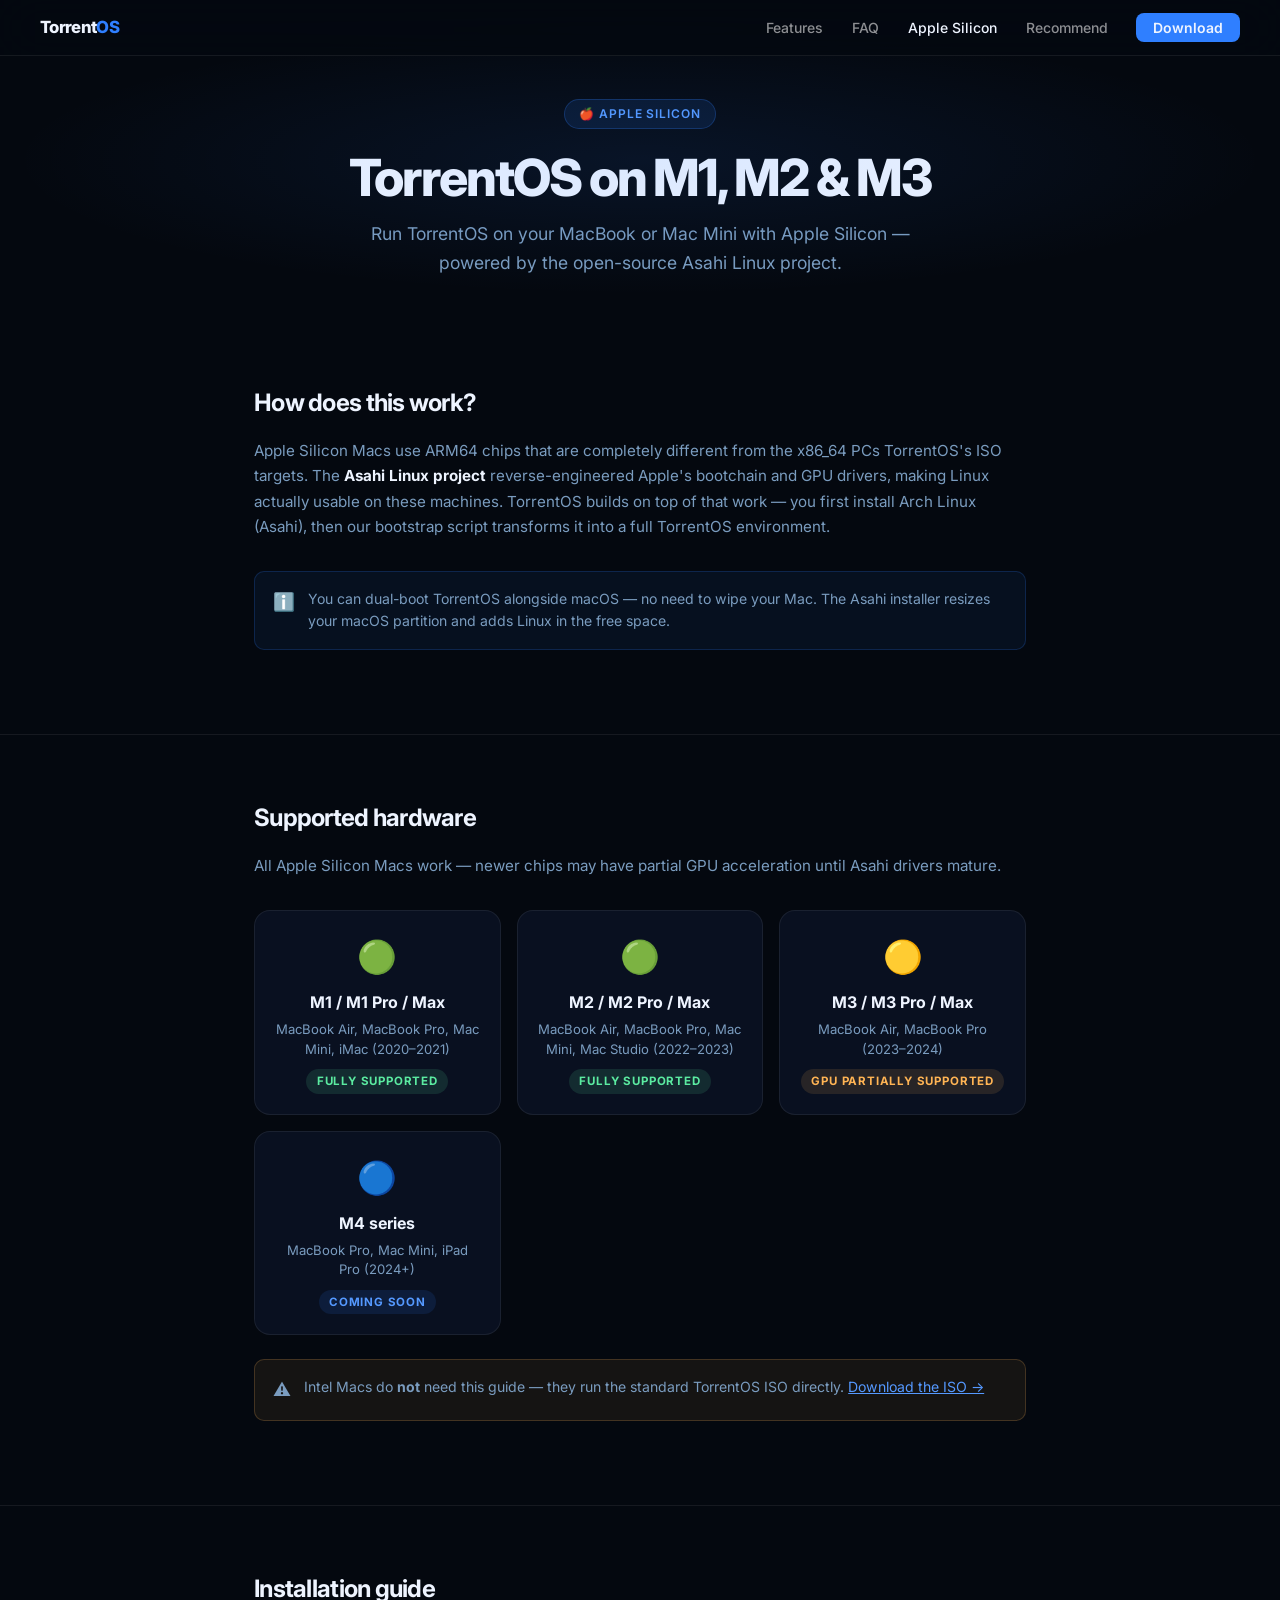
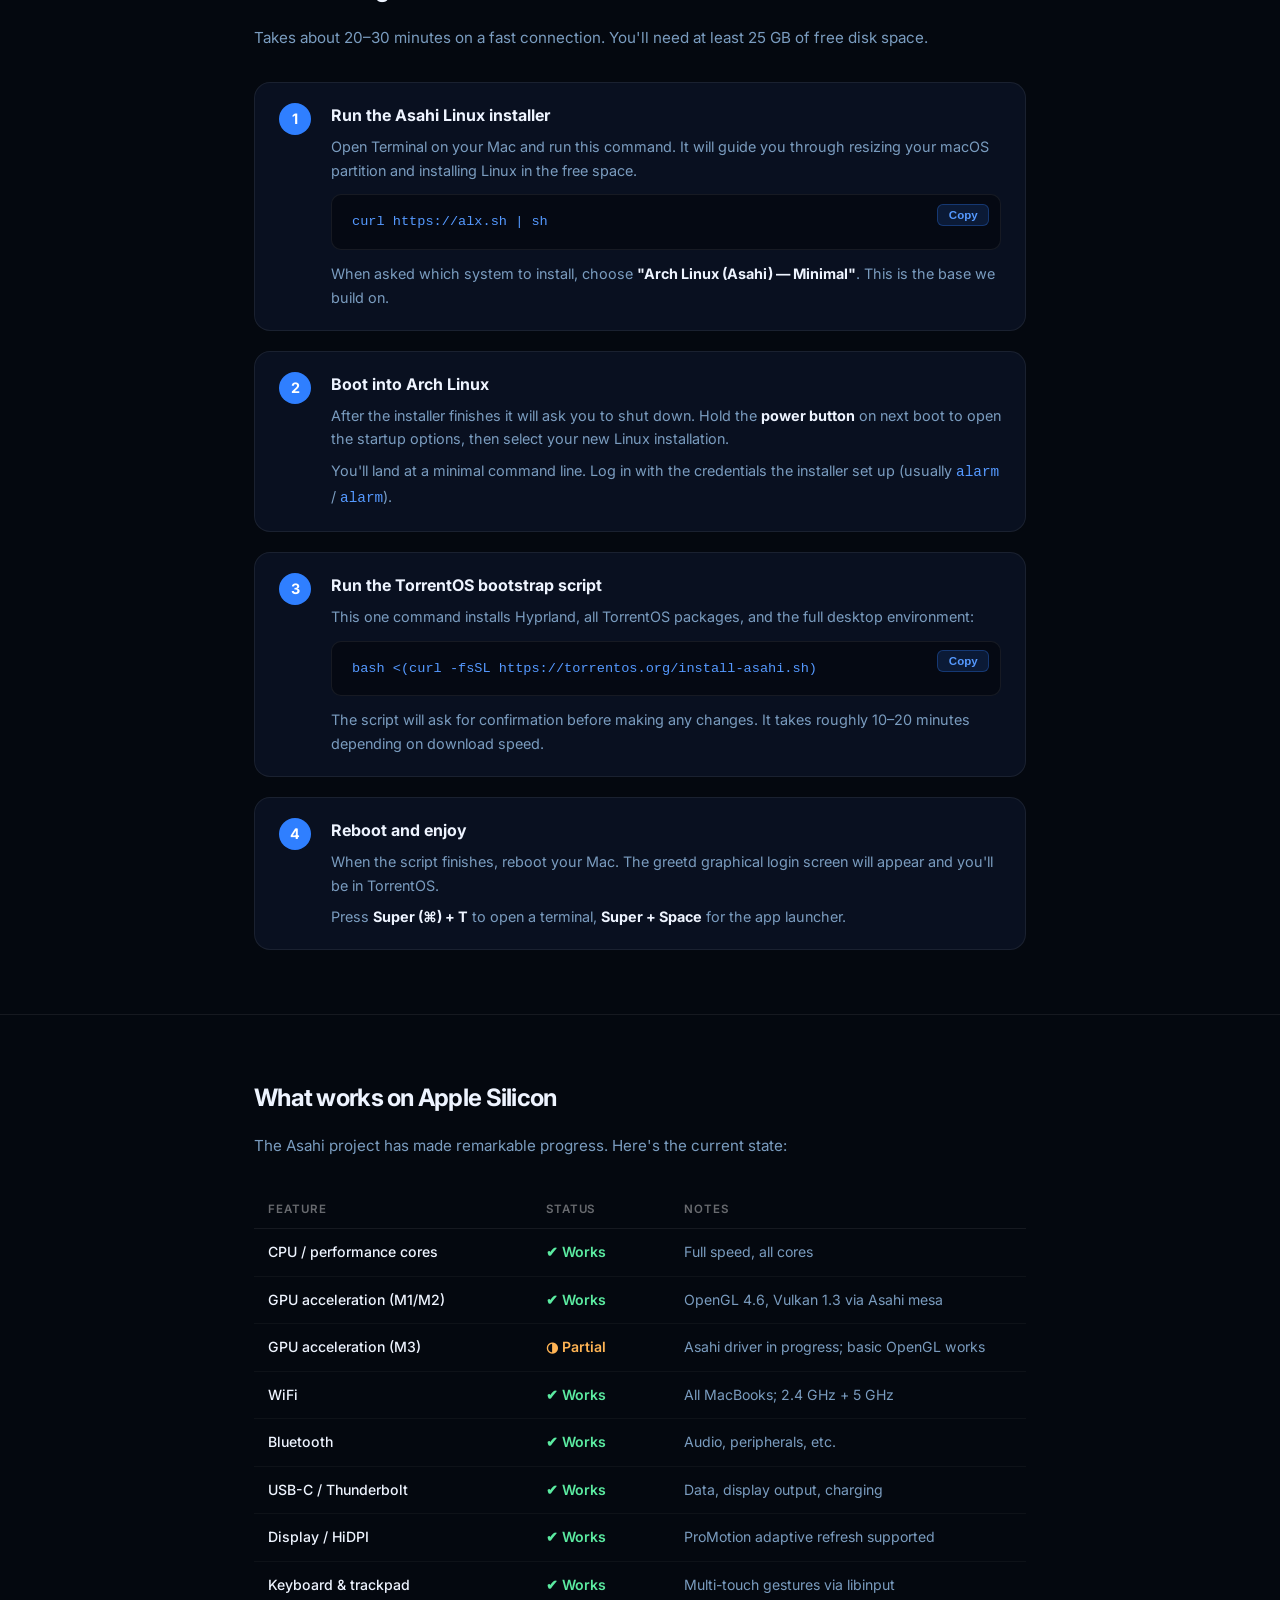
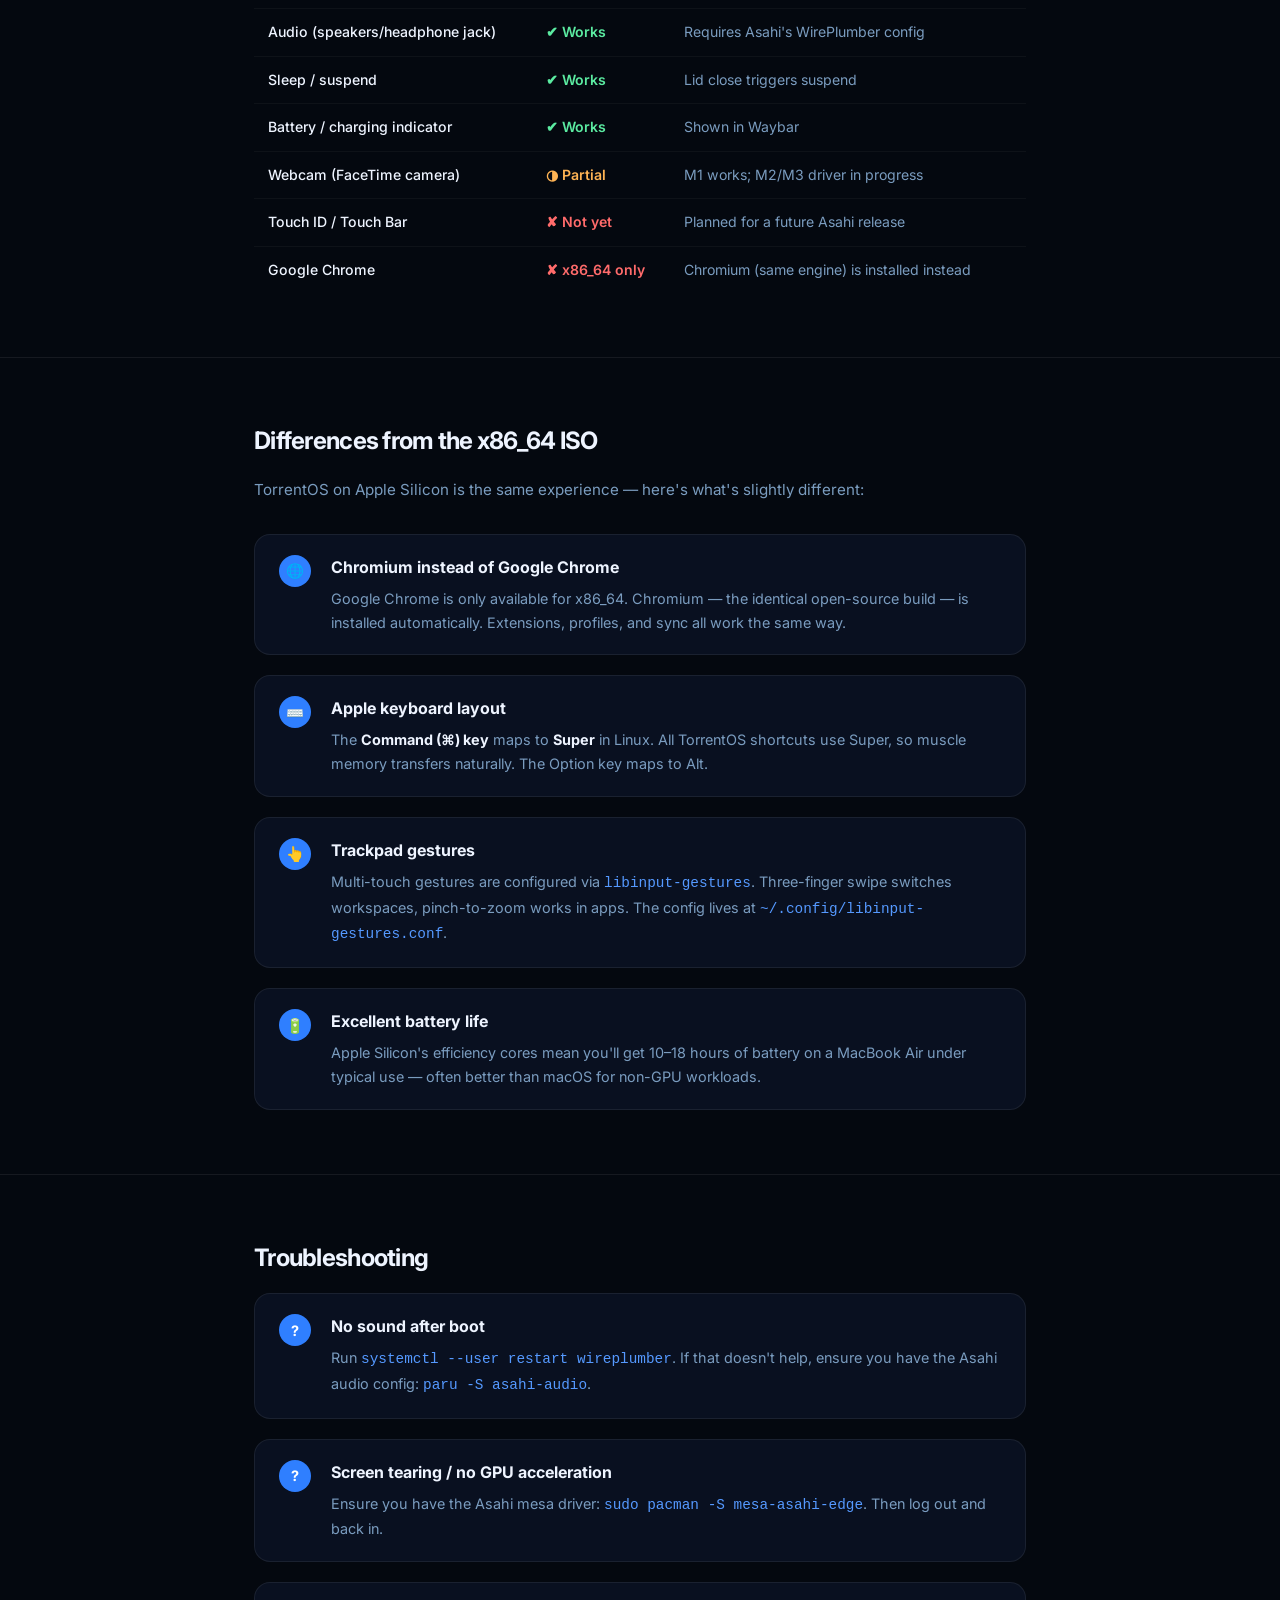
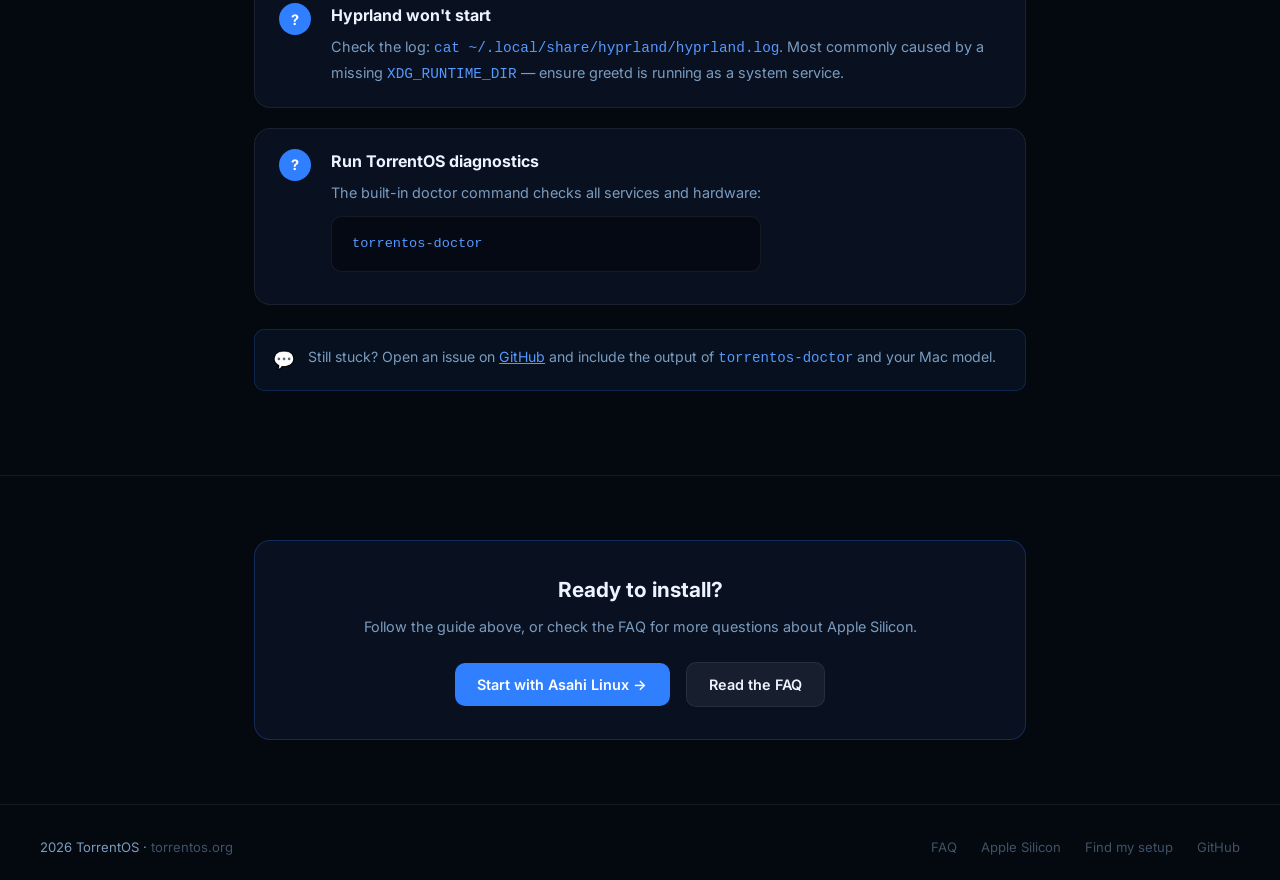
==== docs/site/apple-silicon.html @ 91b77f34 "feat: Apple Silicon support + config quality-of-life improvements Apple Silicon (M1/M2/M3): - script" ====
<!DOCTYPE html>
<html lang="en">
<head>
  <meta charset="UTF-8" />
  <meta name="viewport" content="width=device-width, initial-scale=1.0" />
  <title>Apple Silicon (M1/M2/M3) — TorrentOS</title>
  <meta name="description" content="How to run TorrentOS on Apple Silicon Macs — M1, M2, and M3 — using Asahi Linux." />
  <link rel="preconnect" href="https://fonts.googleapis.com" />
  <link rel="preconnect" href="https://fonts.gstatic.com" crossorigin />
  <link href="https://fonts.googleapis.com/css2?family=Inter:wght@300;400;500;600;700;800;900&display=swap" rel="stylesheet" />
  <style>
    *, *::before, *::after { box-sizing: border-box; margin: 0; padding: 0; }

    :root {
      --bg:      #04080f;
      --bg2:     #080f1d;
      --glass:   rgba(12, 20, 40, 0.7);
      --border:  rgba(255, 255, 255, 0.07);
      --blue:    #2f7fff;
      --blue2:   #5599ff;
      --glow:    rgba(47, 127, 255, 0.35);
      --text:    #7a9cbf;
      --white:   #eef4ff;
      --radius:  16px;
      --green:   #5beba1;
      --yellow:  #ffb454;
      --red:     #ff6b6b;
    }

    html { scroll-behavior: smooth; }

    body {
      background: var(--bg);
      color: var(--text);
      font-family: "Inter", -apple-system, "Segoe UI", sans-serif;
      line-height: 1.6;
      -webkit-font-smoothing: antialiased;
      overflow-x: hidden;
    }

    /* Scroll animations */
    .reveal {
      opacity: 0;
      transform: translateY(28px);
      transition: opacity 0.65s cubic-bezier(.22,1,.36,1), transform 0.65s cubic-bezier(.22,1,.36,1);
    }
    .reveal.visible { opacity: 1; transform: none; }
    .reveal-delay-1 { transition-delay: 0.08s; }
    .reveal-delay-2 { transition-delay: 0.16s; }
    .reveal-delay-3 { transition-delay: 0.24s; }
    .reveal-delay-4 { transition-delay: 0.32s; }
    .reveal-delay-5 { transition-delay: 0.40s; }

    /* Nav */
    nav {
      position: fixed;
      top: 0; left: 0; right: 0;
      z-index: 200;
      display: flex;
      align-items: center;
      justify-content: space-between;
      padding: 0 2.5rem;
      height: 56px;
      background: rgba(4, 8, 15, 0.75);
      backdrop-filter: blur(24px) saturate(180%);
      -webkit-backdrop-filter: blur(24px) saturate(180%);
      border-bottom: 1px solid var(--border);
    }
    .logo {
      font-size: 1.05rem;
      font-weight: 800;
      color: var(--white);
      letter-spacing: -0.04em;
      text-decoration: none;
    }
    .logo-dot { color: var(--blue); }
    nav ul { list-style: none; display: flex; gap: 1.8rem; align-items: center; }
    nav a { color: rgba(255,255,255,0.55); text-decoration: none; font-size: 0.875rem; font-weight: 500; transition: color 0.15s; }
    nav a:hover { color: var(--white); }
    nav a.active { color: var(--white); }
    .nav-cta {
      background: var(--blue);
      color: var(--white) !important;
      padding: 0.38rem 1.05rem;
      border-radius: 8px;
      font-weight: 600;
      transition: background 0.15s, box-shadow 0.15s !important;
    }
    .nav-cta:hover { background: var(--blue2) !important; box-shadow: 0 0 20px var(--glow); }

    /* Page hero */
    .page-hero {
      min-height: 320px;
      display: flex;
      flex-direction: column;
      align-items: center;
      justify-content: center;
      text-align: center;
      padding: 0 1.5rem;
      padding-top: 56px;
      position: relative;
      overflow: hidden;
    }
    .page-hero::before {
      content: '';
      position: absolute;
      inset: 0;
      background: radial-gradient(ellipse 70% 60% at 50% 50%, rgba(47,127,255,0.1) 0%, transparent 70%);
      pointer-events: none;
    }
    .hero-badge {
      display: inline-flex;
      align-items: center;
      gap: 0.5rem;
      background: rgba(47,127,255,0.12);
      border: 1px solid rgba(47,127,255,0.25);
      color: var(--blue2);
      font-size: 0.75rem;
      font-weight: 600;
      letter-spacing: 0.08em;
      text-transform: uppercase;
      padding: 0.3rem 0.85rem;
      border-radius: 999px;
      margin-bottom: 1.2rem;
    }
    .page-hero h1 {
      font-size: clamp(2rem, 5vw, 3.2rem);
      font-weight: 800;
      letter-spacing: -0.04em;
      color: var(--white);
      margin-bottom: 0.9rem;
      line-height: 1.1;
    }
    .page-hero p {
      font-size: 1.1rem;
      max-width: 560px;
      line-height: 1.65;
    }

    /* Container */
    .container { max-width: 820px; margin: 0 auto; padding: 0 1.5rem; }

    /* Sections */
    section { padding: 4rem 0; }
    section + section { border-top: 1px solid var(--border); }

    /* Section title */
    .section-title {
      font-size: 1.5rem;
      font-weight: 700;
      color: var(--white);
      letter-spacing: -0.03em;
      margin-bottom: 1rem;
    }
    .section-sub {
      font-size: 0.95rem;
      margin-bottom: 2rem;
      line-height: 1.65;
    }

    /* Steps */
    .steps { display: flex; flex-direction: column; gap: 1.25rem; }
    .step-card {
      display: flex;
      gap: 1.25rem;
      background: var(--glass);
      border: 1px solid var(--border);
      border-radius: var(--radius);
      padding: 1.25rem 1.5rem;
      align-items: flex-start;
    }
    .step-num {
      flex-shrink: 0;
      width: 32px;
      height: 32px;
      background: var(--blue);
      color: #fff;
      font-weight: 700;
      font-size: 0.9rem;
      border-radius: 50%;
      display: flex;
      align-items: center;
      justify-content: center;
    }
    .step-body h3 {
      font-size: 1rem;
      font-weight: 700;
      color: var(--white);
      margin-bottom: 0.4rem;
    }
    .step-body p { font-size: 0.9rem; line-height: 1.65; }
    .step-body p + p { margin-top: 0.5rem; }

    /* Code blocks */
    .code-block {
      background: rgba(0,0,0,0.4);
      border: 1px solid var(--border);
      border-radius: 10px;
      padding: 1rem 1.25rem;
      margin: 0.75rem 0;
      font-family: "JetBrains Mono", "Fira Code", monospace;
      font-size: 0.85rem;
      color: var(--blue2);
      overflow-x: auto;
      position: relative;
    }
    .code-block .comment { color: #3d5a80; }

    /* Copy button */
    .copy-wrap { position: relative; }
    .copy-btn {
      position: absolute;
      top: 0.6rem;
      right: 0.75rem;
      background: rgba(47,127,255,0.15);
      border: 1px solid rgba(47,127,255,0.3);
      color: var(--blue2);
      font-size: 0.72rem;
      font-weight: 600;
      padding: 0.25rem 0.65rem;
      border-radius: 6px;
      cursor: pointer;
      transition: background 0.15s;
    }
    .copy-btn:hover { background: rgba(47,127,255,0.3); }

    /* Compatibility table */
    .compat-table {
      width: 100%;
      border-collapse: collapse;
      font-size: 0.88rem;
    }
    .compat-table th {
      text-align: left;
      color: rgba(255,255,255,0.4);
      font-weight: 600;
      font-size: 0.72rem;
      letter-spacing: 0.08em;
      text-transform: uppercase;
      padding: 0.6rem 0.9rem;
      border-bottom: 1px solid var(--border);
    }
    .compat-table td {
      padding: 0.75rem 0.9rem;
      border-bottom: 1px solid rgba(255,255,255,0.04);
      color: var(--text);
    }
    .compat-table tr:last-child td { border-bottom: none; }
    .compat-table td:first-child { color: var(--white); font-weight: 500; }
    .badge-yes  { color: var(--green);  font-weight: 600; }
    .badge-part { color: var(--yellow); font-weight: 600; }
    .badge-no   { color: var(--red);    font-weight: 600; }

    /* Info/warn boxes */
    .info-box {
      display: flex;
      gap: 0.85rem;
      background: rgba(47,127,255,0.07);
      border: 1px solid rgba(47,127,255,0.2);
      border-radius: 10px;
      padding: 1rem 1.1rem;
      font-size: 0.88rem;
      margin: 1.25rem 0;
      line-height: 1.6;
    }
    .info-box.warn {
      background: rgba(255,180,84,0.07);
      border-color: rgba(255,180,84,0.2);
    }
    .info-box .icon { flex-shrink: 0; font-size: 1.1rem; }
    .info-box a { color: var(--blue2); }

    /* SoC cards */
    .soc-grid {
      display: grid;
      grid-template-columns: repeat(auto-fit, minmax(200px, 1fr));
      gap: 1rem;
    }
    .soc-card {
      background: var(--glass);
      border: 1px solid var(--border);
      border-radius: var(--radius);
      padding: 1.25rem;
      text-align: center;
    }
    .soc-card .soc-chip {
      font-size: 2rem;
      margin-bottom: 0.5rem;
    }
    .soc-card h4 { color: var(--white); font-weight: 700; font-size: 1rem; margin-bottom: 0.25rem; }
    .soc-card p { font-size: 0.82rem; line-height: 1.5; }
    .soc-status {
      display: inline-block;
      margin-top: 0.6rem;
      font-size: 0.72rem;
      font-weight: 700;
      letter-spacing: 0.07em;
      text-transform: uppercase;
      padding: 0.2rem 0.65rem;
      border-radius: 999px;
    }
    .status-supported   { background: rgba(91,235,161,0.12); color: var(--green); }
    .status-partial     { background: rgba(255,180,84,0.12); color: var(--yellow); }
    .status-coming-soon { background: rgba(47,127,255,0.12); color: var(--blue2); }

    /* CTA */
    .cta-box {
      background: var(--glass);
      border: 1px solid rgba(47,127,255,0.25);
      border-radius: var(--radius);
      padding: 2rem;
      text-align: center;
    }
    .cta-box h3 { color: var(--white); font-size: 1.3rem; font-weight: 700; margin-bottom: 0.5rem; }
    .cta-box p { font-size: 0.9rem; margin-bottom: 1.5rem; }
    .btn {
      display: inline-flex;
      align-items: center;
      gap: 0.5rem;
      padding: 0.65rem 1.4rem;
      border-radius: 10px;
      font-size: 0.9rem;
      font-weight: 600;
      text-decoration: none;
      transition: all 0.15s;
    }
    .btn-primary {
      background: var(--blue);
      color: #fff;
    }
    .btn-primary:hover { background: var(--blue2); box-shadow: 0 0 20px var(--glow); }
    .btn-secondary {
      background: rgba(255,255,255,0.06);
      color: var(--white);
      border: 1px solid var(--border);
      margin-left: 0.75rem;
    }
    .btn-secondary:hover { background: rgba(255,255,255,0.1); }

    /* Footer */
    footer {
      border-top: 1px solid var(--border);
      padding: 2rem 2.5rem;
      display: flex;
      align-items: center;
      justify-content: space-between;
      font-size: 0.82rem;
    }
    footer a { color: rgba(122,156,191,0.5); text-decoration: none; transition: color 0.15s; }
    footer a:hover { color: var(--white); }
    .footer-links { display: flex; gap: 1.5rem; flex-wrap: wrap; }

    @media (max-width: 640px) {
      nav ul { gap: 1rem; }
      nav ul li:not(:last-child):not(:first-child) { display: none; }
      footer { flex-direction: column; text-align: center; gap: 1rem; }
      .btn-secondary { margin-left: 0; margin-top: 0.5rem; }
    }
  </style>
</head>
<body>

  <nav>
    <a href="index.html" class="logo">Torrent<span class="logo-dot">OS</span></a>
    <ul>
      <li><a href="index.html#features">Features</a></li>
      <li><a href="faq.html">FAQ</a></li>
      <li><a href="apple-silicon.html" class="active">Apple Silicon</a></li>
      <li><a href="recommend.html">Recommend</a></li>
      <li><a href="https://github.com/rupertjwakefield2-dot/torrentos/releases/latest" class="nav-cta">Download</a></li>
    </ul>
  </nav>

  <!-- Hero -->
  <div class="page-hero">
    <div class="hero-badge">🍎 Apple Silicon</div>
    <h1>TorrentOS on M1, M2 &amp; M3</h1>
    <p>Run TorrentOS on your MacBook or Mac Mini with Apple Silicon — powered by the open-source Asahi Linux project.</p>
  </div>

  <!-- How it works -->
  <section>
    <div class="container">
      <h2 class="section-title reveal">How does this work?</h2>
      <p class="section-sub reveal reveal-delay-1">
        Apple Silicon Macs use ARM64 chips that are completely different from the x86_64 PCs TorrentOS's ISO targets.
        The <strong style="color:var(--white)">Asahi Linux project</strong> reverse-engineered Apple's bootchain and GPU drivers, making Linux actually usable on these machines.
        TorrentOS builds on top of that work — you first install Arch Linux (Asahi), then our bootstrap script
        transforms it into a full TorrentOS environment.
      </p>

      <div class="info-box reveal reveal-delay-2">
        <span class="icon">ℹ️</span>
        <span>You can dual-boot TorrentOS alongside macOS — no need to wipe your Mac. The Asahi installer
        resizes your macOS partition and adds Linux in the free space.</span>
      </div>
    </div>
  </section>

  <!-- Supported hardware -->
  <section>
    <div class="container">
      <h2 class="section-title reveal">Supported hardware</h2>
      <p class="section-sub reveal reveal-delay-1">All Apple Silicon Macs work — newer chips may have partial GPU acceleration until Asahi drivers mature.</p>

      <div class="soc-grid">
        <div class="soc-card reveal reveal-delay-1">
          <div class="soc-chip">🟢</div>
          <h4>M1 / M1 Pro / Max</h4>
          <p>MacBook Air, MacBook Pro, Mac Mini, iMac (2020–2021)</p>
          <span class="soc-status status-supported">Fully supported</span>
        </div>
        <div class="soc-card reveal reveal-delay-2">
          <div class="soc-chip">🟢</div>
          <h4>M2 / M2 Pro / Max</h4>
          <p>MacBook Air, MacBook Pro, Mac Mini, Mac Studio (2022–2023)</p>
          <span class="soc-status status-supported">Fully supported</span>
        </div>
        <div class="soc-card reveal reveal-delay-3">
          <div class="soc-chip">🟡</div>
          <h4>M3 / M3 Pro / Max</h4>
          <p>MacBook Air, MacBook Pro (2023–2024)</p>
          <span class="soc-status status-partial">GPU partially supported</span>
        </div>
        <div class="soc-card reveal reveal-delay-4">
          <div class="soc-chip">🔵</div>
          <h4>M4 series</h4>
          <p>MacBook Pro, Mac Mini, iPad Pro (2024+)</p>
          <span class="soc-status status-coming-soon">Coming soon</span>
        </div>
      </div>

      <div class="info-box warn reveal" style="margin-top:1.5rem">
        <span class="icon">⚠️</span>
        <span>Intel Macs do <strong>not</strong> need this guide — they run the standard TorrentOS ISO directly.
        <a href="index.html#download">Download the ISO →</a></span>
      </div>
    </div>
  </section>

  <!-- Installation steps -->
  <section>
    <div class="container">
      <h2 class="section-title reveal">Installation guide</h2>
      <p class="section-sub reveal reveal-delay-1">Takes about 20–30 minutes on a fast connection. You'll need at least 25 GB of free disk space.</p>

      <div class="steps">

        <div class="step-card reveal reveal-delay-1">
          <div class="step-num">1</div>
          <div class="step-body">
            <h3>Run the Asahi Linux installer</h3>
            <p>Open Terminal on your Mac and run this command. It will guide you through resizing your macOS partition and installing Linux in the free space.</p>
            <div class="copy-wrap">
              <div class="code-block" id="cmd1">curl https://alx.sh | sh</div>
              <button class="copy-btn" onclick="copy('cmd1', this)">Copy</button>
            </div>
            <p>When asked which system to install, choose <strong style="color:var(--white)">"Arch Linux (Asahi) — Minimal"</strong>. This is the base we build on.</p>
          </div>
        </div>

        <div class="step-card reveal reveal-delay-2">
          <div class="step-num">2</div>
          <div class="step-body">
            <h3>Boot into Arch Linux</h3>
            <p>After the installer finishes it will ask you to shut down. Hold the <strong style="color:var(--white)">power button</strong> on next boot to open the startup options, then select your new Linux installation.</p>
            <p>You'll land at a minimal command line. Log in with the credentials the installer set up (usually <code style="color:var(--blue2)">alarm</code> / <code style="color:var(--blue2)">alarm</code>).</p>
          </div>
        </div>

        <div class="step-card reveal reveal-delay-3">
          <div class="step-num">3</div>
          <div class="step-body">
            <h3>Run the TorrentOS bootstrap script</h3>
            <p>This one command installs Hyprland, all TorrentOS packages, and the full desktop environment:</p>
            <div class="copy-wrap">
              <div class="code-block" id="cmd2">bash &lt;(curl -fsSL https://torrentos.org/install-asahi.sh)</div>
              <button class="copy-btn" onclick="copy('cmd2', this)">Copy</button>
            </div>
            <p>The script will ask for confirmation before making any changes. It takes roughly 10–20 minutes depending on download speed.</p>
          </div>
        </div>

        <div class="step-card reveal reveal-delay-4">
          <div class="step-num">4</div>
          <div class="step-body">
            <h3>Reboot and enjoy</h3>
            <p>When the script finishes, reboot your Mac. The greetd graphical login screen will appear and you'll be in TorrentOS.</p>
            <p>Press <strong style="color:var(--white)">Super (⌘) + T</strong> to open a terminal, <strong style="color:var(--white)">Super + Space</strong> for the app launcher.</p>
          </div>
        </div>

      </div>
    </div>
  </section>

  <!-- What works -->
  <section>
    <div class="container">
      <h2 class="section-title reveal">What works on Apple Silicon</h2>
      <p class="section-sub reveal reveal-delay-1">The Asahi project has made remarkable progress. Here's the current state:</p>

      <div class="reveal reveal-delay-2" style="overflow-x:auto">
        <table class="compat-table">
          <thead>
            <tr>
              <th>Feature</th>
              <th>Status</th>
              <th>Notes</th>
            </tr>
          </thead>
          <tbody>
            <tr>
              <td>CPU / performance cores</td>
              <td><span class="badge-yes">✔ Works</span></td>
              <td>Full speed, all cores</td>
            </tr>
            <tr>
              <td>GPU acceleration (M1/M2)</td>
              <td><span class="badge-yes">✔ Works</span></td>
              <td>OpenGL 4.6, Vulkan 1.3 via Asahi mesa</td>
            </tr>
            <tr>
              <td>GPU acceleration (M3)</td>
              <td><span class="badge-part">◑ Partial</span></td>
              <td>Asahi driver in progress; basic OpenGL works</td>
            </tr>
            <tr>
              <td>WiFi</td>
              <td><span class="badge-yes">✔ Works</span></td>
              <td>All MacBooks; 2.4 GHz + 5 GHz</td>
            </tr>
            <tr>
              <td>Bluetooth</td>
              <td><span class="badge-yes">✔ Works</span></td>
              <td>Audio, peripherals, etc.</td>
            </tr>
            <tr>
              <td>USB-C / Thunderbolt</td>
              <td><span class="badge-yes">✔ Works</span></td>
              <td>Data, display output, charging</td>
            </tr>
            <tr>
              <td>Display / HiDPI</td>
              <td><span class="badge-yes">✔ Works</span></td>
              <td>ProMotion adaptive refresh supported</td>
            </tr>
            <tr>
              <td>Keyboard &amp; trackpad</td>
              <td><span class="badge-yes">✔ Works</span></td>
              <td>Multi-touch gestures via libinput</td>
            </tr>
            <tr>
              <td>Audio (speakers/headphone jack)</td>
              <td><span class="badge-yes">✔ Works</span></td>
              <td>Requires Asahi's WirePlumber config</td>
            </tr>
            <tr>
              <td>Sleep / suspend</td>
              <td><span class="badge-yes">✔ Works</span></td>
              <td>Lid close triggers suspend</td>
            </tr>
            <tr>
              <td>Battery / charging indicator</td>
              <td><span class="badge-yes">✔ Works</span></td>
              <td>Shown in Waybar</td>
            </tr>
            <tr>
              <td>Webcam (FaceTime camera)</td>
              <td><span class="badge-part">◑ Partial</span></td>
              <td>M1 works; M2/M3 driver in progress</td>
            </tr>
            <tr>
              <td>Touch ID / Touch Bar</td>
              <td><span class="badge-no">✘ Not yet</span></td>
              <td>Planned for a future Asahi release</td>
            </tr>
            <tr>
              <td>Google Chrome</td>
              <td><span class="badge-no">✘ x86_64 only</span></td>
              <td>Chromium (same engine) is installed instead</td>
            </tr>
          </tbody>
        </table>
      </div>
    </div>
  </section>

  <!-- Differences from ISO -->
  <section>
    <div class="container">
      <h2 class="section-title reveal">Differences from the x86_64 ISO</h2>
      <p class="section-sub reveal reveal-delay-1">TorrentOS on Apple Silicon is the same experience — here's what's slightly different:</p>

      <div class="steps">
        <div class="step-card reveal reveal-delay-1">
          <div class="step-num">🌐</div>
          <div class="step-body">
            <h3>Chromium instead of Google Chrome</h3>
            <p>Google Chrome is only available for x86_64. Chromium — the identical open-source build — is installed automatically. Extensions, profiles, and sync all work the same way.</p>
          </div>
        </div>
        <div class="step-card reveal reveal-delay-2">
          <div class="step-num">⌨️</div>
          <div class="step-body">
            <h3>Apple keyboard layout</h3>
            <p>The <strong style="color:var(--white)">Command (⌘) key</strong> maps to <strong style="color:var(--white)">Super</strong> in Linux. All TorrentOS shortcuts use Super, so muscle memory transfers naturally. The Option key maps to Alt.</p>
          </div>
        </div>
        <div class="step-card reveal reveal-delay-3">
          <div class="step-num">👆</div>
          <div class="step-body">
            <h3>Trackpad gestures</h3>
            <p>Multi-touch gestures are configured via <code style="color:var(--blue2)">libinput-gestures</code>. Three-finger swipe switches workspaces, pinch-to-zoom works in apps. The config lives at <code style="color:var(--blue2)">~/.config/libinput-gestures.conf</code>.</p>
          </div>
        </div>
        <div class="step-card reveal reveal-delay-4">
          <div class="step-num">🔋</div>
          <div class="step-body">
            <h3>Excellent battery life</h3>
            <p>Apple Silicon's efficiency cores mean you'll get 10–18 hours of battery on a MacBook Air under typical use — often better than macOS for non-GPU workloads.</p>
          </div>
        </div>
      </div>
    </div>
  </section>

  <!-- Troubleshooting -->
  <section>
    <div class="container">
      <h2 class="section-title reveal">Troubleshooting</h2>

      <div class="steps">
        <div class="step-card reveal">
          <div class="step-num">?</div>
          <div class="step-body">
            <h3>No sound after boot</h3>
            <p>Run <code style="color:var(--blue2)">systemctl --user restart wireplumber</code>. If that doesn't help, ensure you have the Asahi audio config: <code style="color:var(--blue2)">paru -S asahi-audio</code>.</p>
          </div>
        </div>
        <div class="step-card reveal">
          <div class="step-num">?</div>
          <div class="step-body">
            <h3>Screen tearing / no GPU acceleration</h3>
            <p>Ensure you have the Asahi mesa driver: <code style="color:var(--blue2)">sudo pacman -S mesa-asahi-edge</code>. Then log out and back in.</p>
          </div>
        </div>
        <div class="step-card reveal">
          <div class="step-num">?</div>
          <div class="step-body">
            <h3>Hyprland won't start</h3>
            <p>Check the log: <code style="color:var(--blue2)">cat ~/.local/share/hyprland/hyprland.log</code>. Most commonly caused by a missing <code style="color:var(--blue2)">XDG_RUNTIME_DIR</code> — ensure greetd is running as a system service.</p>
          </div>
        </div>
        <div class="step-card reveal">
          <div class="step-num">?</div>
          <div class="step-body">
            <h3>Run TorrentOS diagnostics</h3>
            <p>The built-in doctor command checks all services and hardware:</p>
            <div class="code-block">torrentos-doctor</div>
          </div>
        </div>
      </div>

      <div class="info-box reveal" style="margin-top:1.5rem">
        <span class="icon">💬</span>
        <span>Still stuck? Open an issue on
          <a href="https://github.com/rupertjwakefield2-dot/torrentos/issues">GitHub</a>
          and include the output of <code style="color:var(--blue2)">torrentos-doctor</code> and your Mac model.</span>
      </div>
    </div>
  </section>

  <!-- CTA -->
  <section>
    <div class="container">
      <div class="cta-box reveal">
        <h3>Ready to install?</h3>
        <p>Follow the guide above, or check the FAQ for more questions about Apple Silicon.</p>
        <a href="https://alx.sh" class="btn btn-primary" target="_blank" rel="noopener">
          Start with Asahi Linux →
        </a>
        <a href="faq.html" class="btn btn-secondary">Read the FAQ</a>
      </div>
    </div>
  </section>

  <footer>
    <div>2026 TorrentOS · <a href="https://torrentos.org">torrentos.org</a></div>
    <div class="footer-links">
      <a href="faq.html">FAQ</a>
      <a href="apple-silicon.html">Apple Silicon</a>
      <a href="recommend.html">Find my setup</a>
      <a href="https://github.com/rupertjwakefield2-dot/torrentos" target="_blank" rel="noopener">GitHub</a>
    </div>
  </footer>

  <script>
    // Scroll reveal
    const obs = new IntersectionObserver(entries => {
      entries.forEach(e => { if (e.isIntersecting) { e.target.classList.add('visible'); obs.unobserve(e.target); } });
    }, { threshold: 0.1 });
    document.querySelectorAll('.reveal').forEach(el => obs.observe(el));

    // Copy to clipboard
    function copy(id, btn) {
      const text = document.getElementById(id).textContent.trim();
      navigator.clipboard.writeText(text).then(() => {
        const orig = btn.textContent;
        btn.textContent = 'Copied!';
        setTimeout(() => btn.textContent = orig, 1800);
      });
    }
  </script>
</body>
</html>
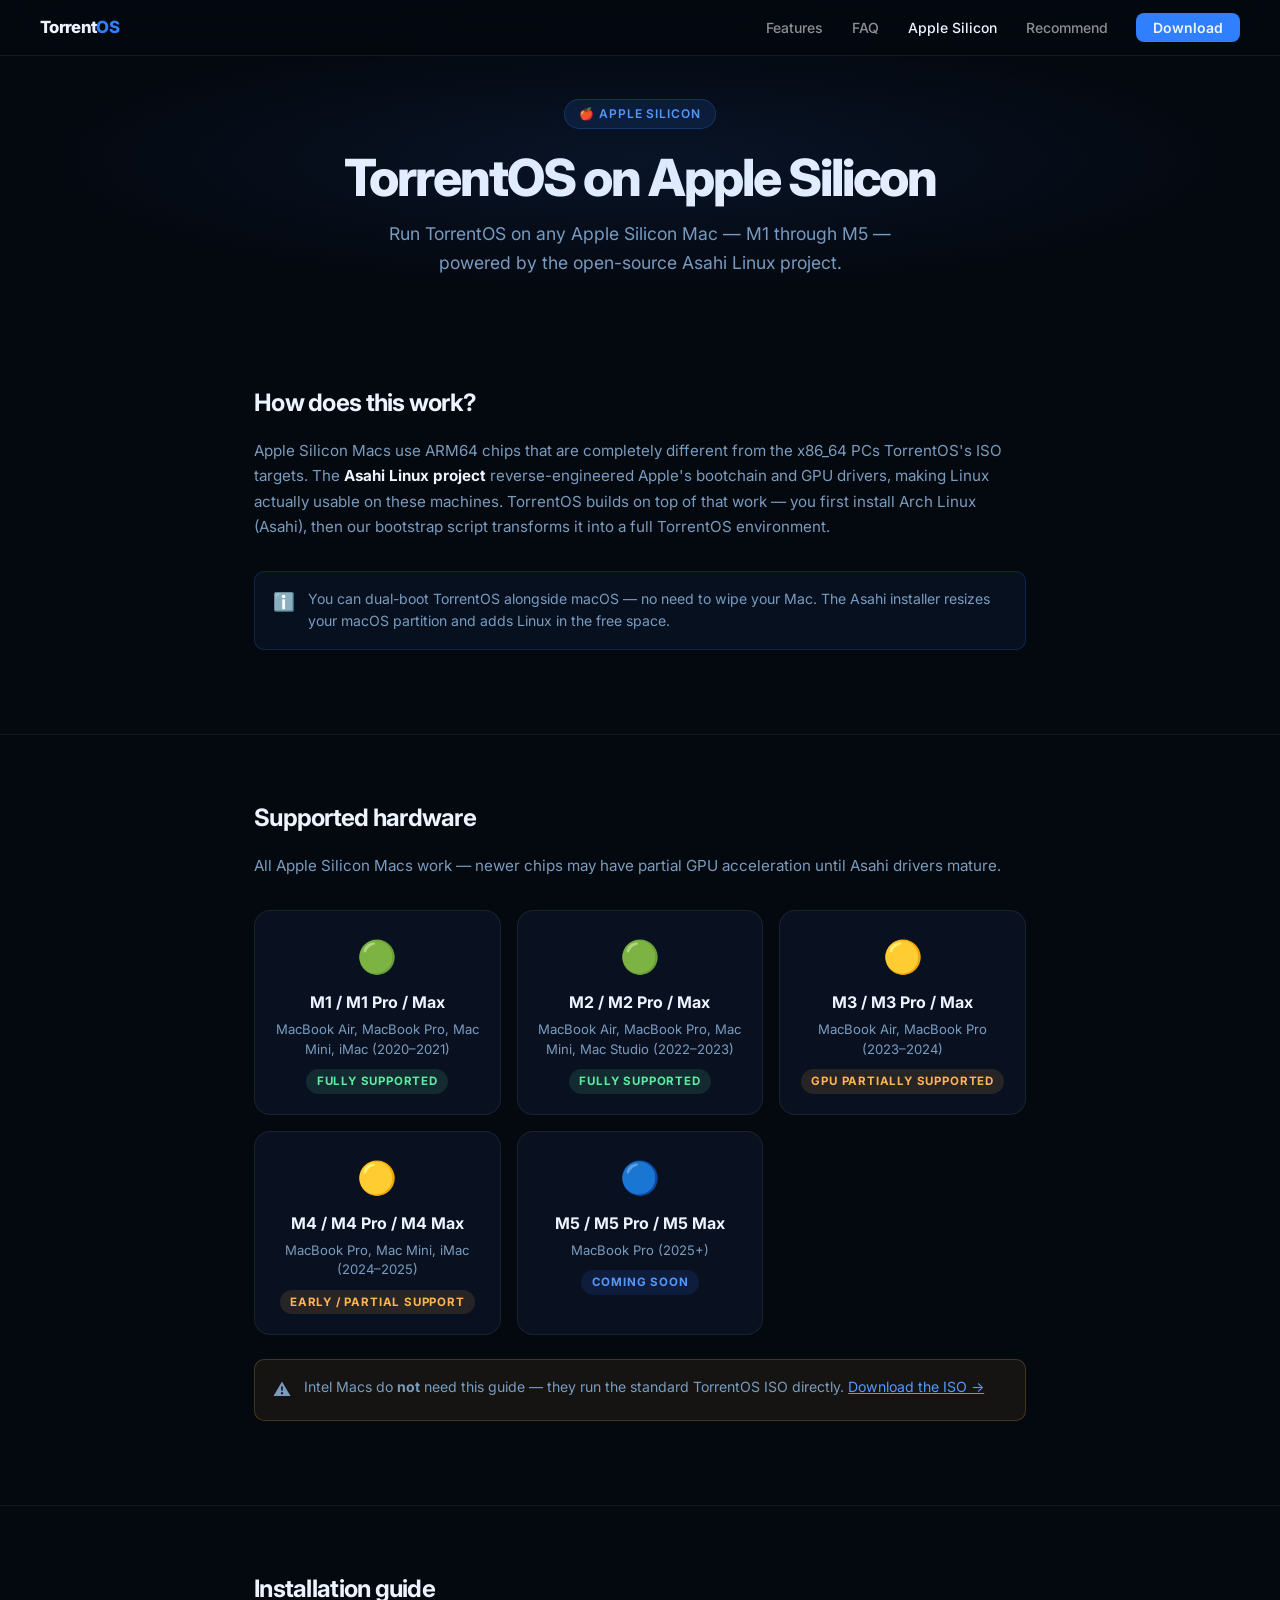
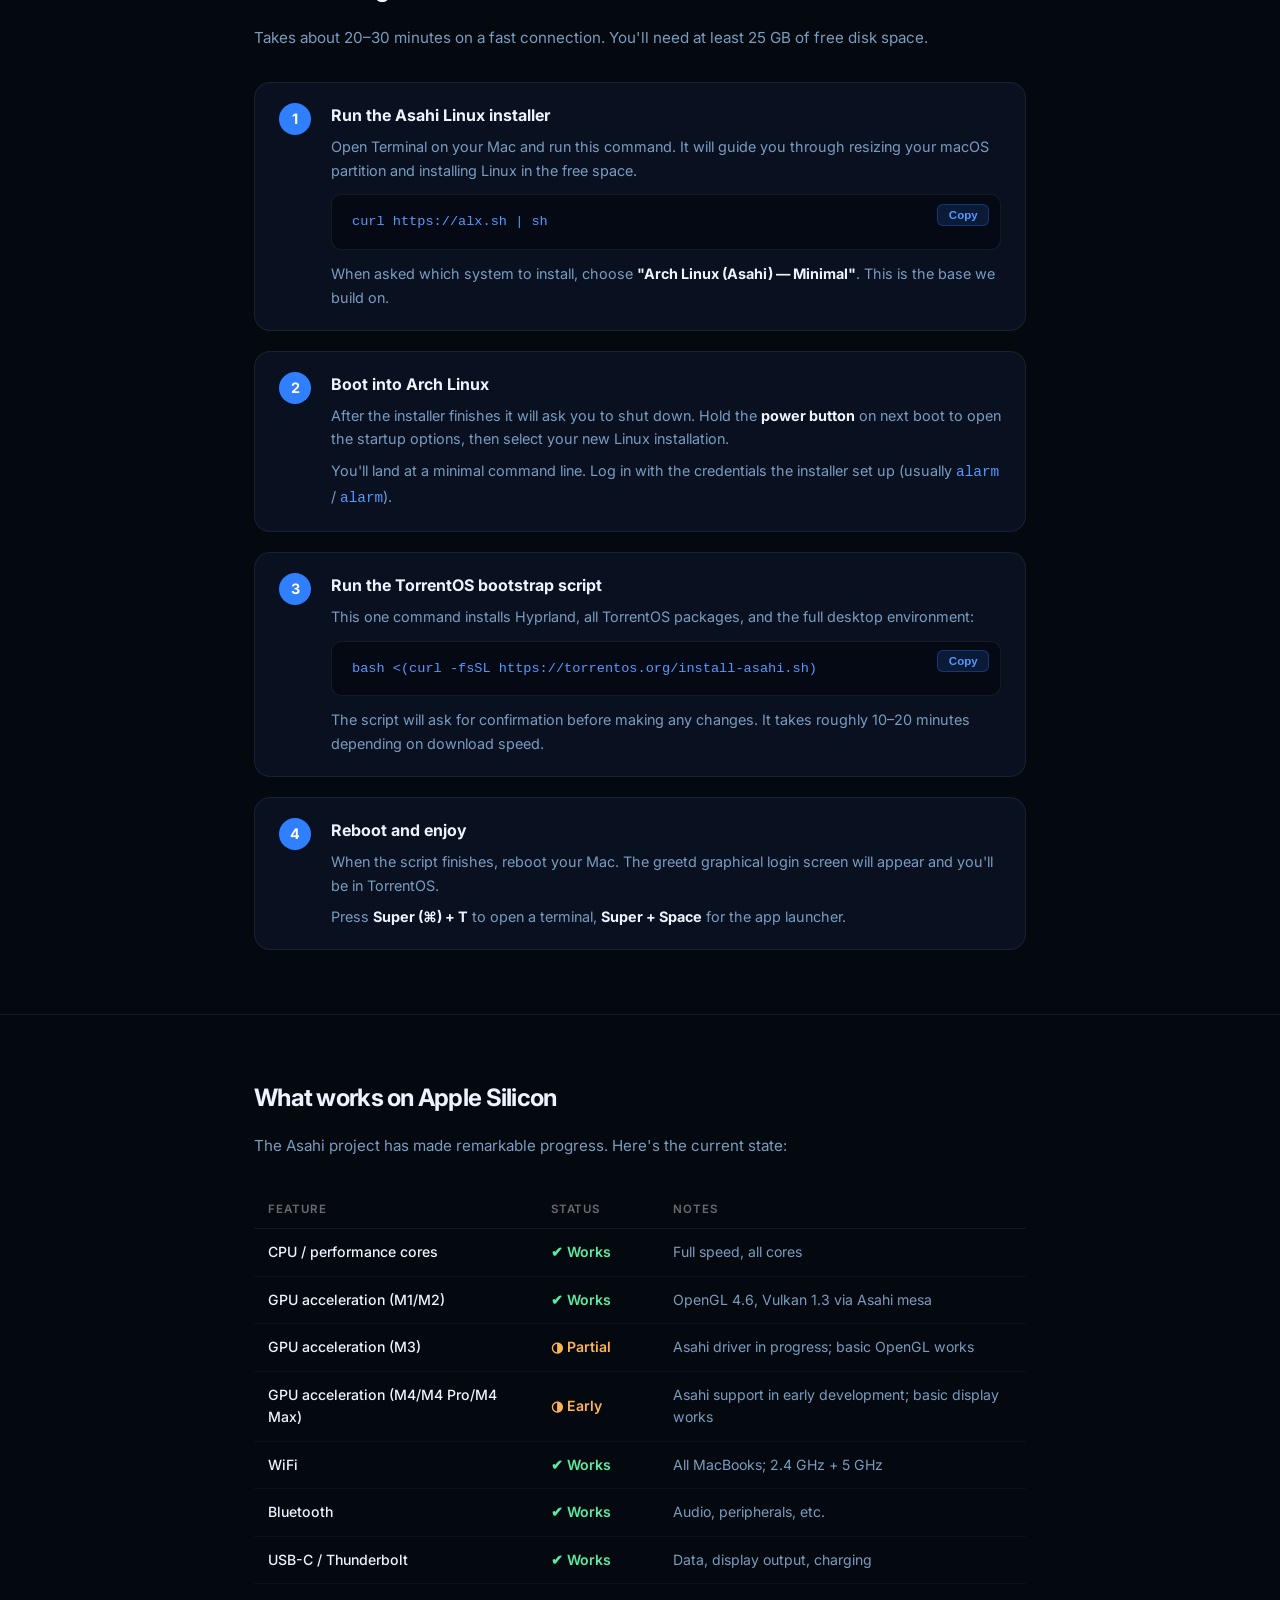
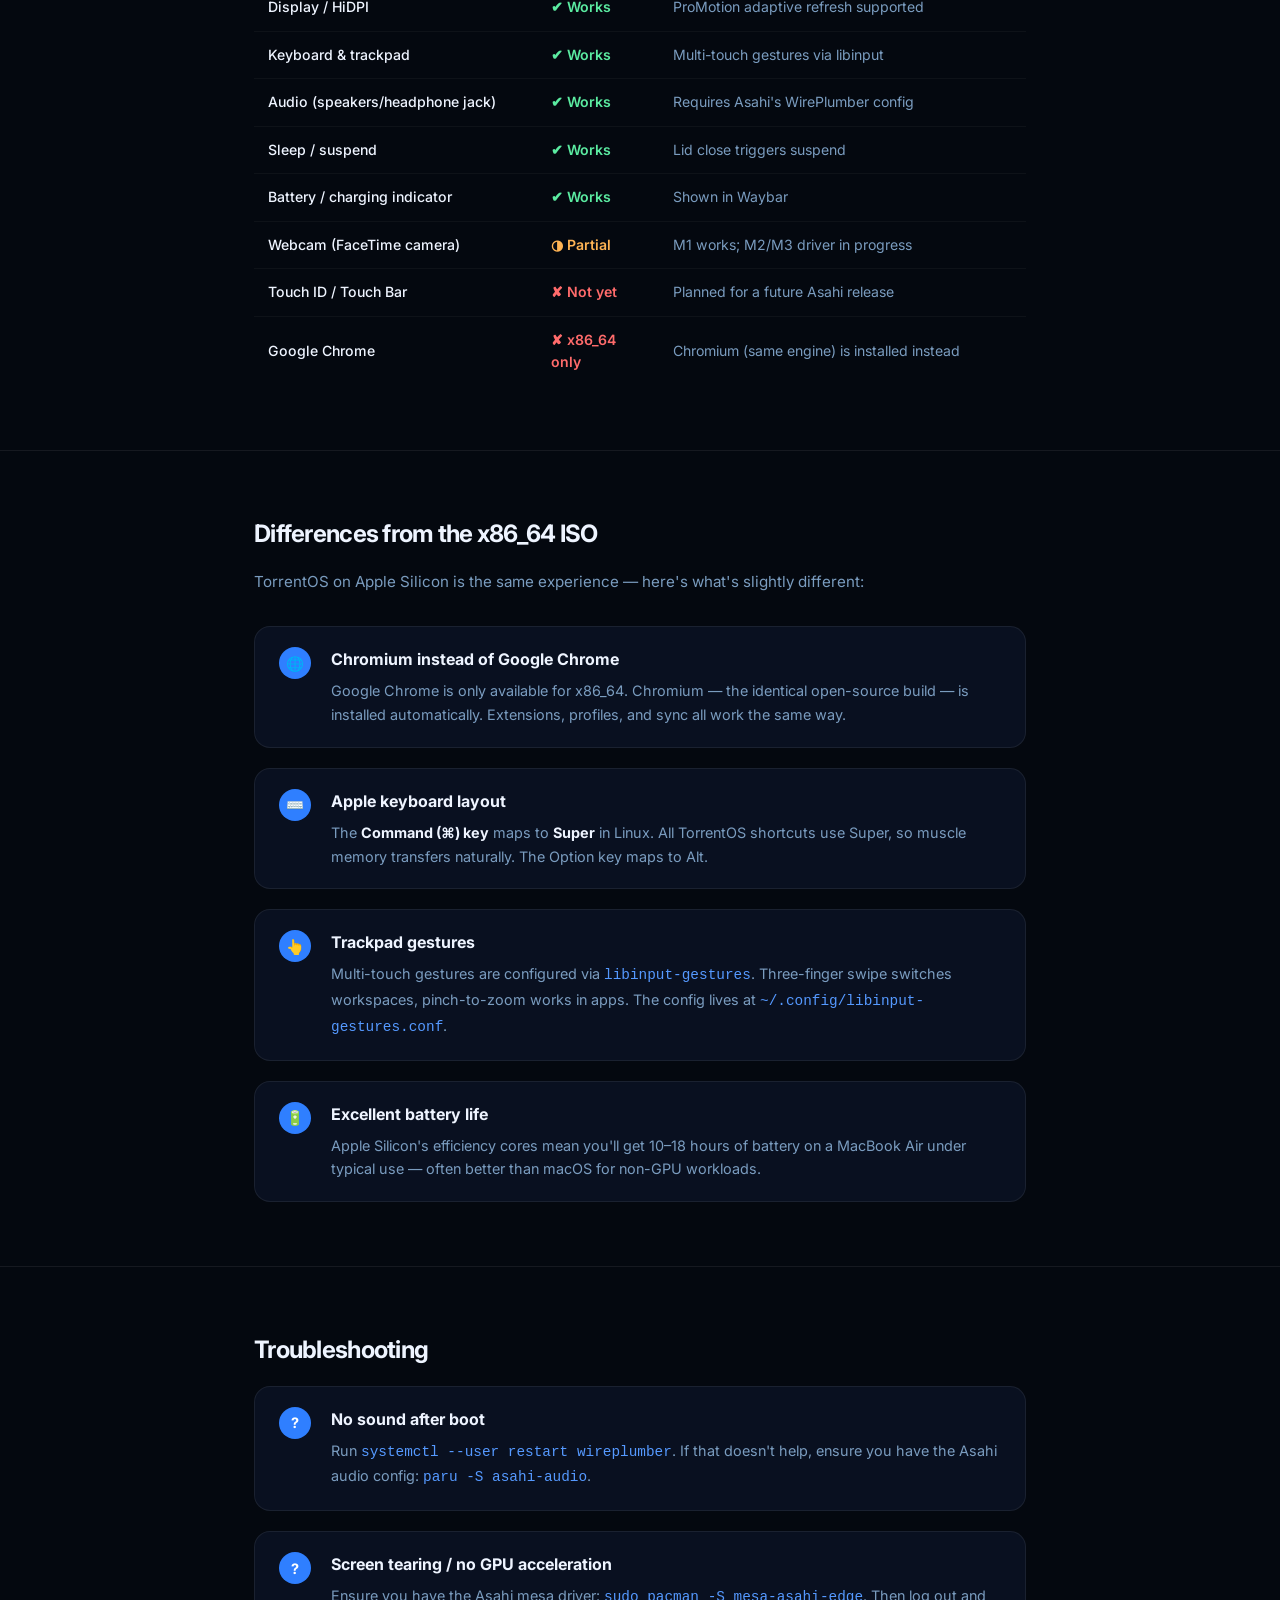
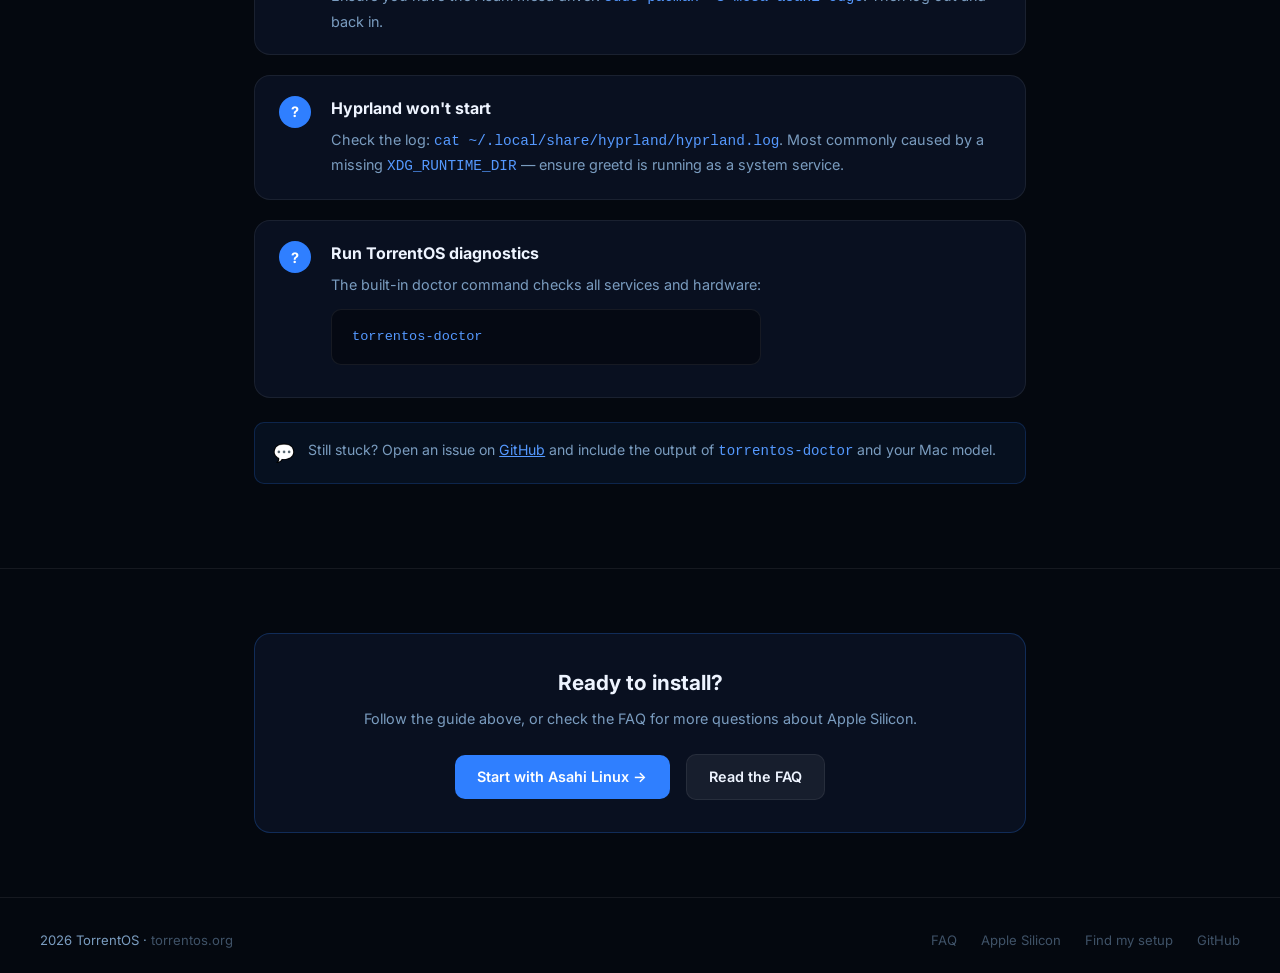
==== commit bd8f3467: "website: add M4 Pro/Max and M5 Pro/Max to Apple Silicon page - apple-silicon.html: split M4 card int" ====
--- a/docs/site/apple-silicon.html
+++ b/docs/site/apple-silicon.html
@@ -3,8 +3,8 @@
 <head>
   <meta charset="UTF-8" />
   <meta name="viewport" content="width=device-width, initial-scale=1.0" />
-  <title>Apple Silicon (M1/M2/M3) — TorrentOS</title>
-  <meta name="description" content="How to run TorrentOS on Apple Silicon Macs — M1, M2, and M3 — using Asahi Linux." />
+  <title>Apple Silicon (M1/M2/M3/M4/M5) — TorrentOS</title>
+  <meta name="description" content="How to run TorrentOS on Apple Silicon Macs — M1, M2, M3, M4, and M5 — using Asahi Linux." />
   <link rel="preconnect" href="https://fonts.googleapis.com" />
   <link rel="preconnect" href="https://fonts.gstatic.com" crossorigin />
   <link href="https://fonts.googleapis.com/css2?family=Inter:wght@300;400;500;600;700;800;900&display=swap" rel="stylesheet" />
@@ -374,8 +374,8 @@
   <!-- Hero -->
   <div class="page-hero">
     <div class="hero-badge">🍎 Apple Silicon</div>
-    <h1>TorrentOS on M1, M2 &amp; M3</h1>
-    <p>Run TorrentOS on your MacBook or Mac Mini with Apple Silicon — powered by the open-source Asahi Linux project.</p>
+    <h1>TorrentOS on Apple Silicon</h1>
+    <p>Run TorrentOS on any Apple Silicon Mac — M1 through M5 — powered by the open-source Asahi Linux project.</p>
   </div>
 
   <!-- How it works -->
@@ -423,9 +423,15 @@
           <span class="soc-status status-partial">GPU partially supported</span>
         </div>
         <div class="soc-card reveal reveal-delay-4">
+          <div class="soc-chip">🟡</div>
+          <h4>M4 / M4 Pro / M4 Max</h4>
+          <p>MacBook Pro, Mac Mini, iMac (2024–2025)</p>
+          <span class="soc-status status-partial">Early / partial support</span>
+        </div>
+        <div class="soc-card reveal reveal-delay-5">
           <div class="soc-chip">🔵</div>
-          <h4>M4 series</h4>
-          <p>MacBook Pro, Mac Mini, iPad Pro (2024+)</p>
+          <h4>M5 / M5 Pro / M5 Max</h4>
+          <p>MacBook Pro (2025+)</p>
           <span class="soc-status status-coming-soon">Coming soon</span>
         </div>
       </div>
@@ -524,6 +530,11 @@
               <td>GPU acceleration (M3)</td>
               <td><span class="badge-part">◑ Partial</span></td>
               <td>Asahi driver in progress; basic OpenGL works</td>
+            </tr>
+            <tr>
+              <td>GPU acceleration (M4/M4 Pro/M4 Max)</td>
+              <td><span class="badge-part">◑ Early</span></td>
+              <td>Asahi support in early development; basic display works</td>
             </tr>
             <tr>
               <td>WiFi</td>
